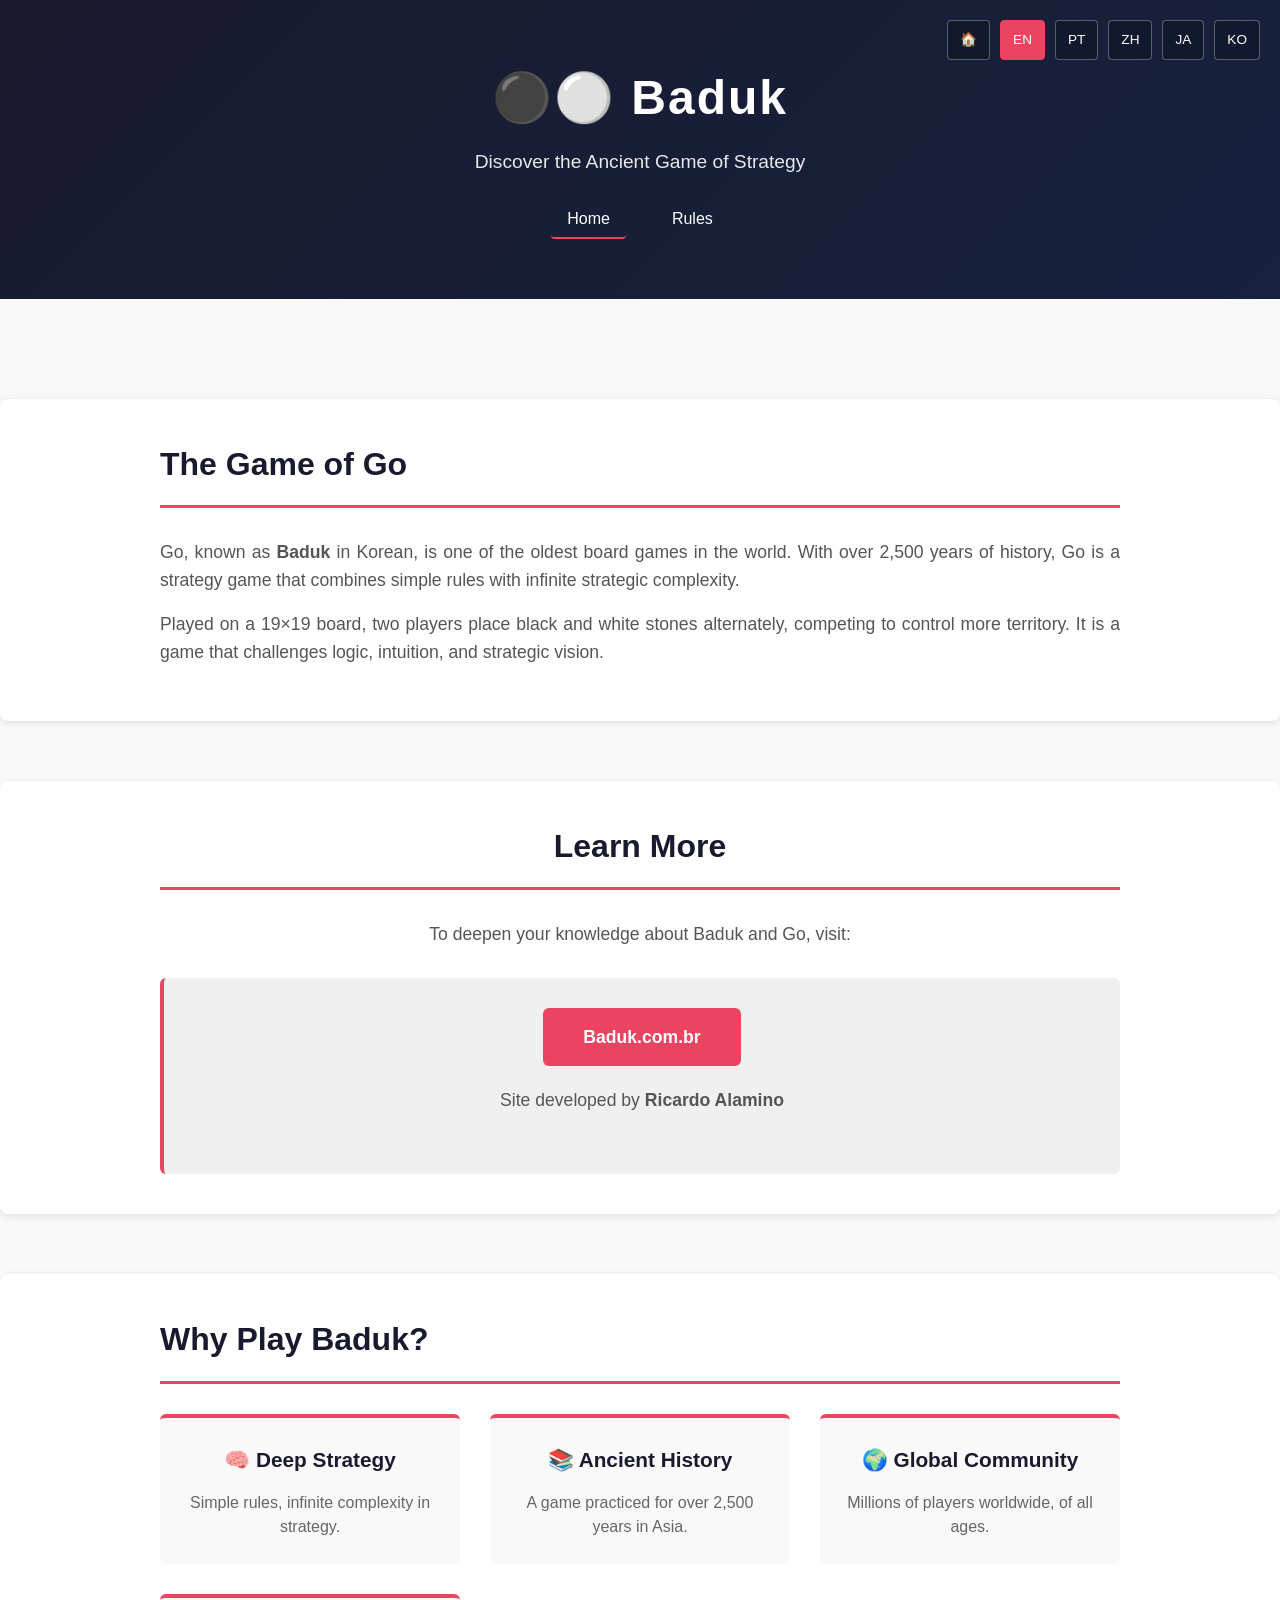
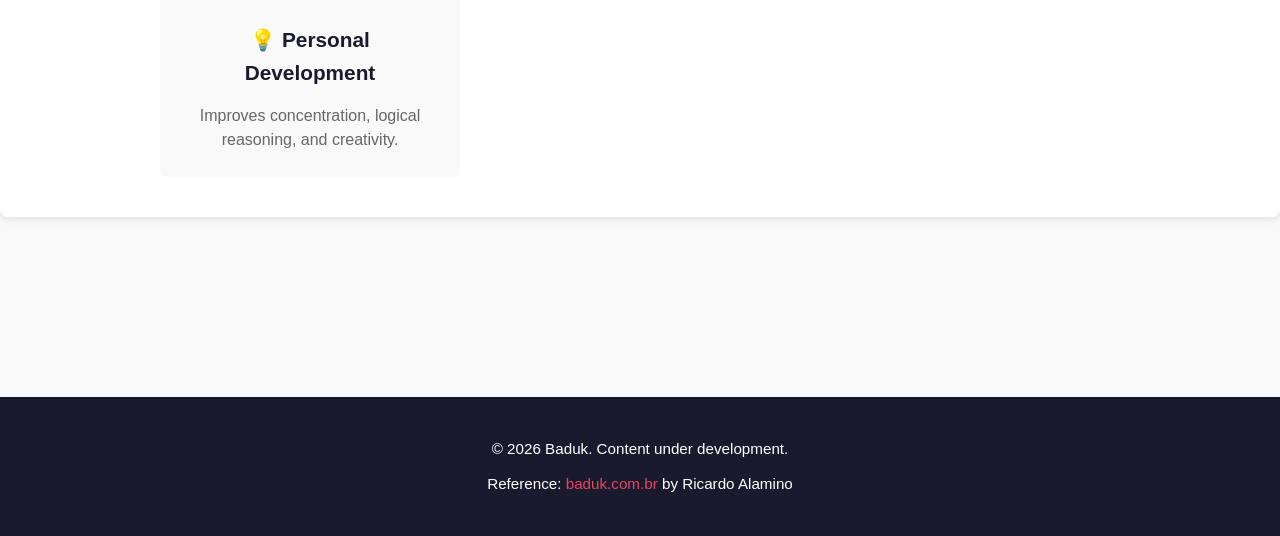
==== index-en.html @ 53584274 "Initial commit: static Go/Baduk site, 5 languages" ====
<!DOCTYPE html>
<html lang="en">
<head>
    <meta charset="UTF-8">
    <meta name="viewport" content="width=device-width, initial-scale=1.0">
    <meta name="description" content="Baduk (Go) - An ancient strategy board game with over 2,500 years of history. Learn about this game of infinite depth and strategic complexity.">
    <meta name="keywords" content="Baduk, Go, game, strategy, board game, ancient game, 19x19">
    <meta property="og:title" content="Baduk - The Ancient Game of Go">
    <meta property="og:description" content="An ancient strategy board game with over 2,500 years of history. Discover why millions play Baduk worldwide.">
    <meta property="og:image" content="https://ricalamino.github.io/site-openclaw/og-image.png">
    <meta property="og:url" content="https://ricalamino.github.io/site-openclaw/index-en.html">
    <meta property="og:type" content="website">
    <meta name="twitter:card" content="summary_large_image">
    <meta name="twitter:title" content="Baduk - The Ancient Game of Go">
    <meta name="twitter:description" content="An ancient strategy board game with over 2,500 years of history. Discover why millions play Baduk worldwide.">
    <meta name="twitter:image" content="https://ricalamino.github.io/site-openclaw/og-image.png">
    <link rel="canonical" href="https://ricalamino.github.io/site-openclaw/index-en.html">
    <title>Baduk - The Ancient Game of Go</title>
    <link rel="stylesheet" href="shared-styles.css">
</head>
<body>
    <header>
        <div class="language-selector">
            <a href="index.html" class="lang-btn">🏠</a>
            <a href="index-en.html" class="lang-btn active">EN</a>
            <a href="index-pt.html" class="lang-btn">PT</a>
            <a href="index-zh.html" class="lang-btn">ZH</a>
            <a href="index-ja.html" class="lang-btn">JA</a>
            <a href="index-ko.html" class="lang-btn">KO</a>
        </div>
        <div class="container">
            <h1>⚫⚪ Baduk</h1>
            <p class="tagline">Discover the Ancient Game of Strategy</p>
            <nav class="main-nav">
                <a href="index-en.html" class="nav-link active">Home</a>
                <a href="rules-en.html" class="nav-link">Rules</a>
            </nav>
        </div>
    </header>

    <main>
        <section class="intro">
            <div class="container">
                <h2>The Game of Go</h2>
                <p>
                    Go, known as <strong>Baduk</strong> in Korean, is one of the oldest board games in the world.
                    With over 2,500 years of history, Go is a strategy game that combines simple rules with infinite strategic complexity.
                </p>
                <p>
                    Played on a 19×19 board, two players place black and white stones alternately, competing to control more territory.
                    It is a game that challenges logic, intuition, and strategic vision.
                </p>
            </div>
        </section>

        <section class="learn-more">
            <div class="container">
                <h2>Learn More</h2>
                <p>To deepen your knowledge about Baduk and Go, visit:</p>
                <div class="link-box">
                    <a href="https://www.baduk.com.br" target="_blank" class="cta-button">Baduk.com.br</a>
                    <p class="credit">Site developed by <strong>Ricardo Alamino</strong></p>
                </div>
            </div>
        </section>

        <section class="features">
            <div class="container">
                <h2>Why Play Baduk?</h2>
                <div class="feature-grid">
                    <div class="feature-card">
                        <h3>🧠 Deep Strategy</h3>
                        <p>Simple rules, infinite complexity in strategy.</p>
                    </div>
                    <div class="feature-card">
                        <h3>📚 Ancient History</h3>
                        <p>A game practiced for over 2,500 years in Asia.</p>
                    </div>
                    <div class="feature-card">
                        <h3>🌍 Global Community</h3>
                        <p>Millions of players worldwide, of all ages.</p>
                    </div>
                    <div class="feature-card">
                        <h3>💡 Personal Development</h3>
                        <p>Improves concentration, logical reasoning, and creativity.</p>
                    </div>
                </div>
            </div>
        </section>
    </main>

    <footer>
        <div class="container">
            <p>&copy; 2026 Baduk. Content under development.</p>
            <p>Reference: <a href="https://www.baduk.com.br" target="_blank">baduk.com.br</a> by Ricardo Alamino</p>
        </div>
    </footer>

    <script>
        localStorage.setItem('baduk-language', 'en');
    </script>
</body>
</html>
---- shared-styles.css ----
/* Reset e estilos base */
* {
    margin: 0;
    padding: 0;
    box-sizing: border-box;
}

body {
    font-family: -apple-system, BlinkMacSystemFont, 'Segoe UI', Roboto, 'Helvetica Neue', Arial, sans-serif;
    line-height: 1.6;
    color: #333;
    background-color: #f9f9f9;
}

/* Container */
.container {
    max-width: 1000px;
    margin: 0 auto;
    padding: 0 20px;
}

/* Language Selector */
.language-selector {
    position: absolute;
    top: 20px;
    right: 20px;
    display: flex;
    gap: 10px;
    z-index: 100;
}

.lang-btn {
    padding: 8px 12px;
    border: 1px solid rgba(255, 255, 255, 0.3);
    background-color: rgba(0, 0, 0, 0.2);
    color: white;
    text-decoration: none;
    border-radius: 4px;
    font-size: 0.85rem;
    font-weight: 500;
    transition: all 0.3s ease;
    cursor: pointer;
}

.lang-btn:hover {
    background-color: rgba(0, 0, 0, 0.4);
    border-color: rgba(255, 255, 255, 0.6);
}

.lang-btn.active {
    background-color: #e94560;
    border-color: #e94560;
}

/* Header */
header {
    background: linear-gradient(135deg, #1a1a2e 0%, #16213e 100%);
    color: white;
    padding: 60px 0;
    text-align: center;
    position: relative;
}

header h1 {
    font-size: 3rem;
    margin-bottom: 10px;
    font-weight: 700;
    letter-spacing: 2px;
}

.tagline {
    font-size: 1.2rem;
    opacity: 0.9;
    font-weight: 300;
    margin-bottom: 20px;
}

/* Main navigation */
.main-nav {
    display: flex;
    justify-content: center;
    gap: 30px;
    flex-wrap: wrap;
}

.nav-link {
    color: white;
    text-decoration: none;
    font-size: 1rem;
    font-weight: 500;
    padding: 8px 16px;
    border-radius: 4px;
    transition: background-color 0.3s ease, color 0.3s ease;
}

.nav-link:hover {
    background-color: rgba(233, 69, 96, 0.3);
}

.nav-link.active {
    border-bottom: 2px solid #e94560;
    padding-bottom: 6px;
}

/* Main */
main {
    padding: 40px 0;
}

section {
    margin: 60px 0;
}

section h2 {
    font-size: 2rem;
    margin-bottom: 30px;
    color: #1a1a2e;
    border-bottom: 3px solid #e94560;
    padding-bottom: 15px;
}

/* Intro Section */
.intro {
    background-color: white;
    padding: 40px;
    border-radius: 8px;
    box-shadow: 0 2px 8px rgba(0, 0, 0, 0.1);
}

.intro p {
    font-size: 1.1rem;
    margin-bottom: 15px;
    text-align: justify;
    color: #555;
}

/* Learn More Section */
.learn-more {
    text-align: center;
    padding: 40px;
    background-color: white;
    border-radius: 8px;
    box-shadow: 0 2px 8px rgba(0, 0, 0, 0.1);
}

.learn-more p {
    font-size: 1.1rem;
    margin-bottom: 30px;
    color: #555;
}

.link-box {
    padding: 30px;
    background-color: #f0f0f0;
    border-radius: 6px;
    border-left: 4px solid #e94560;
}

.cta-button {
    display: inline-block;
    padding: 15px 40px;
    background-color: #e94560;
    color: white;
    text-decoration: none;
    border-radius: 6px;
    font-size: 1.1rem;
    font-weight: 600;
    transition: background-color 0.3s ease, transform 0.2s ease;
}

.cta-button:hover {
    background-color: #d63350;
    transform: translateY(-2px);
}

.credit {
    margin-top: 20px;
    font-size: 0.95rem;
    color: #666;
}

/* Features Section */
.features {
    background-color: white;
    padding: 40px;
    border-radius: 8px;
    box-shadow: 0 2px 8px rgba(0, 0, 0, 0.1);
}

.feature-grid {
    display: grid;
    grid-template-columns: repeat(auto-fit, minmax(250px, 1fr));
    gap: 30px;
    margin-top: 30px;
}

.feature-card {
    padding: 25px;
    background-color: #f9f9f9;
    border-radius: 6px;
    border-top: 4px solid #e94560;
    text-align: center;
    transition: transform 0.3s ease, box-shadow 0.3s ease;
}

.feature-card:hover {
    transform: translateY(-5px);
    box-shadow: 0 4px 12px rgba(233, 69, 96, 0.2);
}

.feature-card h3 {
    font-size: 1.3rem;
    margin-bottom: 15px;
    color: #1a1a2e;
}

.feature-card p {
    color: #666;
    line-height: 1.5;
}

/* Navigation breadcrumb */
.breadcrumb {
    background-color: #f0f0f0;
    padding: 15px 0;
    border-bottom: 1px solid #ddd;
}

.breadcrumb a {
    color: #e94560;
    text-decoration: none;
    font-weight: 500;
    font-size: 0.95rem;
    transition: color 0.3s ease;
}

.breadcrumb a:hover {
    color: #d63350;
    text-decoration: underline;
}

/* Rules page styles */
.rules-intro {
    background-color: white;
    padding: 40px;
    border-radius: 8px;
    box-shadow: 0 2px 8px rgba(0, 0, 0, 0.1);
    margin-bottom: 40px;
}

.rules-intro p {
    font-size: 1.1rem;
    color: #555;
    line-height: 1.8;
}

.rule-section {
    background-color: white;
    padding: 40px;
    margin-bottom: 30px;
    border-radius: 8px;
    box-shadow: 0 2px 8px rgba(0, 0, 0, 0.1);
    border-left: 5px solid #e94560;
}

.rule-section h2 {
    font-size: 1.8rem;
    margin-bottom: 25px;
    color: #1a1a2e;
    border-bottom: 2px solid #e94560;
    padding-bottom: 10px;
}

.rule-content {
    line-height: 1.8;
}

.rule-content p {
    font-size: 1.05rem;
    color: #555;
    margin-bottom: 15px;
    text-align: justify;
}

.rule-list {
    list-style-position: inside;
    margin: 20px 0 20px 20px;
    color: #555;
}

.rule-list li {
    margin-bottom: 10px;
    font-size: 1.05rem;
    line-height: 1.6;
}

.example-box {
    background-color: #f9f9f9;
    border-left: 4px solid #e94560;
    padding: 20px;
    margin: 20px 0;
    border-radius: 4px;
    font-size: 1rem;
    color: #666;
    line-height: 1.7;
    font-style: italic;
}

.call-to-action {
    background: linear-gradient(135deg, #1a1a2e 0%, #16213e 100%);
    color: white;
    padding: 50px 40px;
    border-radius: 8px;
    text-align: center;
    margin-bottom: 40px;
}

.call-to-action h2 {
    color: white;
    border-bottom-color: #e94560;
    text-align: center;
}

.call-to-action p {
    font-size: 1.1rem;
    margin-bottom: 30px;
    line-height: 1.8;
    color: rgba(255, 255, 255, 0.95);
}

/* Language Landing Page */
.landing-container {
    text-align: center;
    padding: 60px 20px;
}

.landing-header {
    margin-bottom: 50px;
}

.landing-header h1 {
    font-size: 2.5rem;
    color: #1a1a2e;
    margin-bottom: 20px;
}

.landing-header p {
    font-size: 1.3rem;
    color: #666;
    max-width: 600px;
    margin: 0 auto 30px;
}

.language-section h2 {
    font-size: 2rem;
    color: #1a1a2e;
    margin-bottom: 40px;
    border: none;
}

.language-grid {
    display: grid;
    grid-template-columns: repeat(auto-fit, minmax(150px, 1fr));
    gap: 20px;
    max-width: 800px;
    margin: 0 auto 60px;
}

.language-card {
    display: flex;
    flex-direction: column;
    align-items: center;
    justify-content: center;
    padding: 30px 20px;
    background-color: white;
    border-radius: 8px;
    box-shadow: 0 2px 8px rgba(0, 0, 0, 0.1);
    text-decoration: none;
    color: #1a1a2e;
    transition: all 0.3s ease;
    border: 2px solid transparent;
    cursor: pointer;
}

.language-card:hover {
    border-color: #e94560;
    box-shadow: 0 4px 16px rgba(233, 69, 96, 0.2);
    transform: translateY(-5px);
}

.language-flag {
    font-size: 2.5rem;
    margin-bottom: 10px;
}

.language-name {
    font-size: 1.1rem;
    font-weight: 600;
}

.language-native {
    font-size: 0.85rem;
    color: #999;
    margin-top: 5px;
}

/* Footer */
footer {
    background-color: #1a1a2e;
    color: white;
    text-align: center;
    padding: 30px 0;
    margin-top: 80px;
}

footer p {
    margin: 10px 0;
    font-size: 0.95rem;
}

footer a {
    color: #e94560;
    text-decoration: none;
    font-weight: 500;
}

footer a:hover {
    text-decoration: underline;
}

/* Responsivo */
@media (max-width: 768px) {
    header h1 {
        font-size: 2rem;
    }

    .tagline {
        font-size: 1rem;
    }

    section h2 {
        font-size: 1.5rem;
    }

    .intro p {
        font-size: 1rem;
    }

    .feature-grid {
        grid-template-columns: 1fr;
    }

    .language-selector {
        flex-wrap: wrap;
        width: 100%;
        position: static;
        justify-content: center;
        margin-top: 20px;
    }

    .language-grid {
        grid-template-columns: repeat(auto-fit, minmax(140px, 1fr));
    }
}
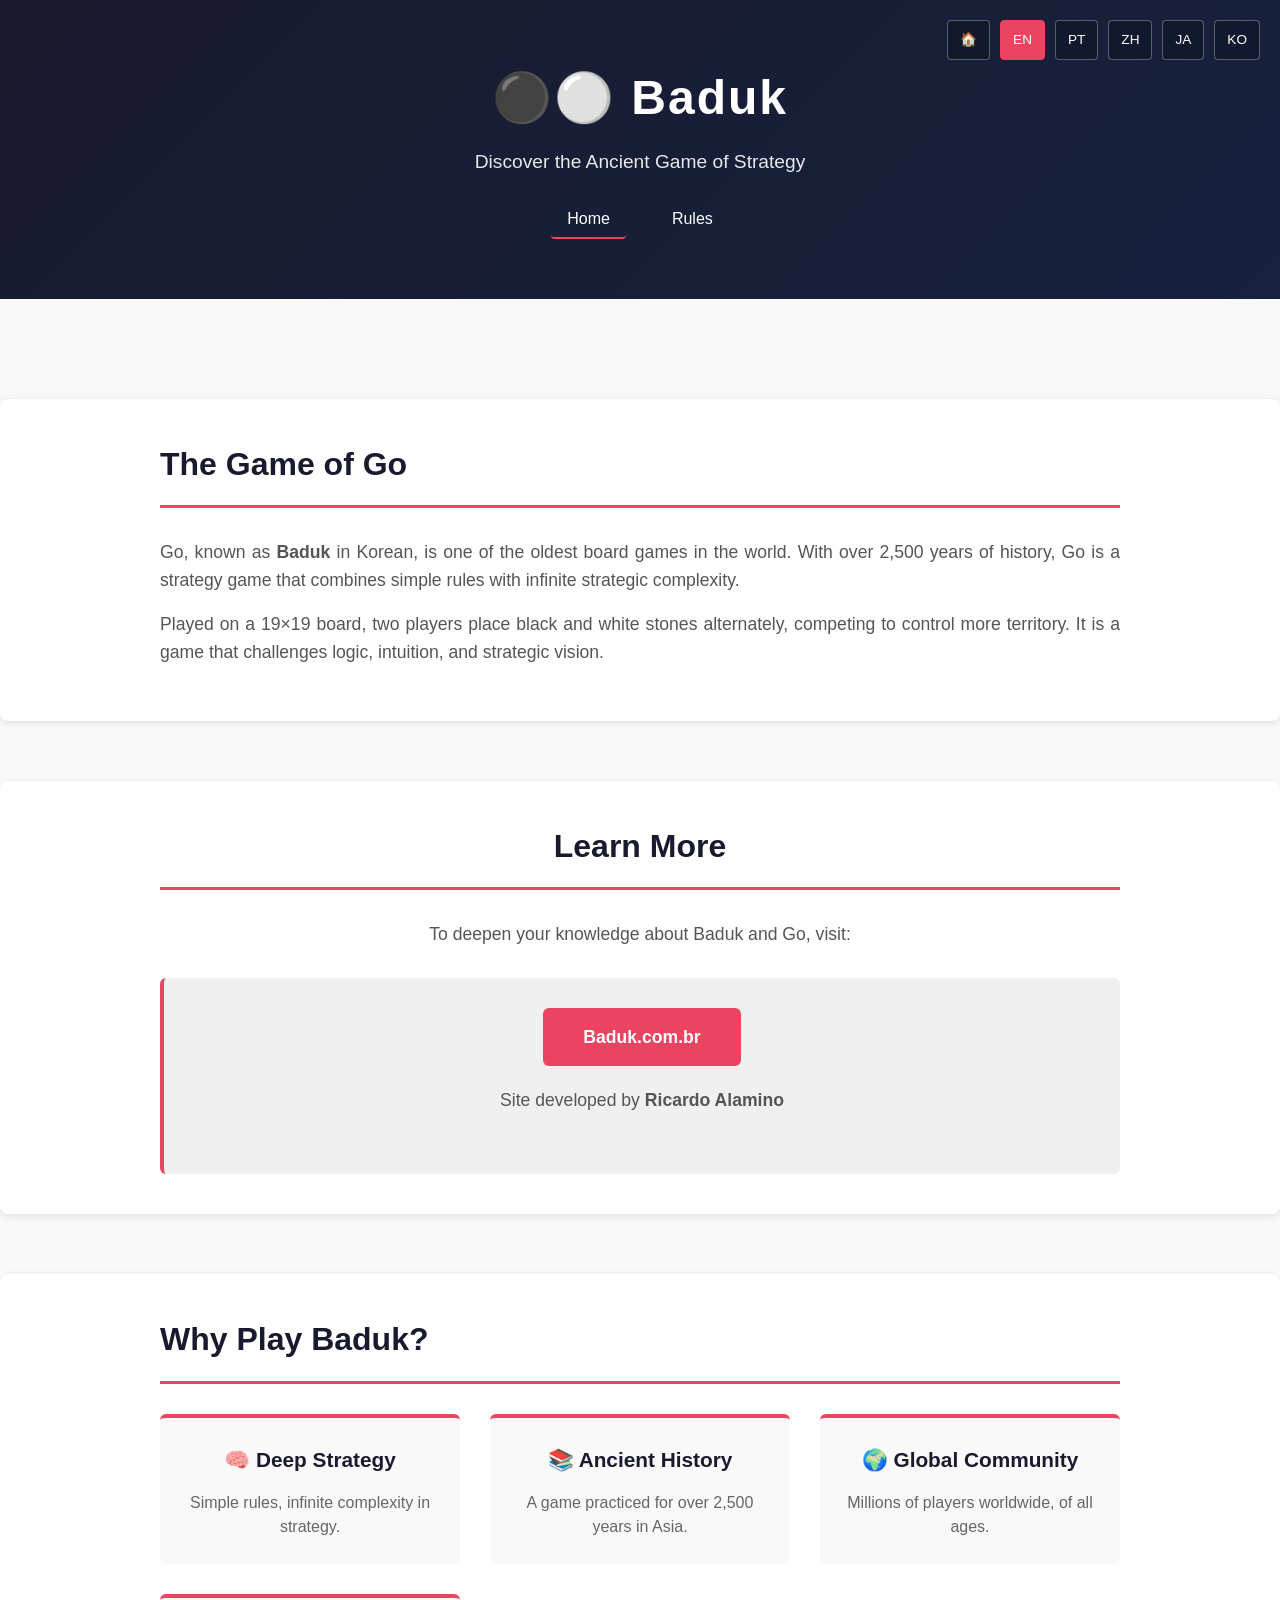
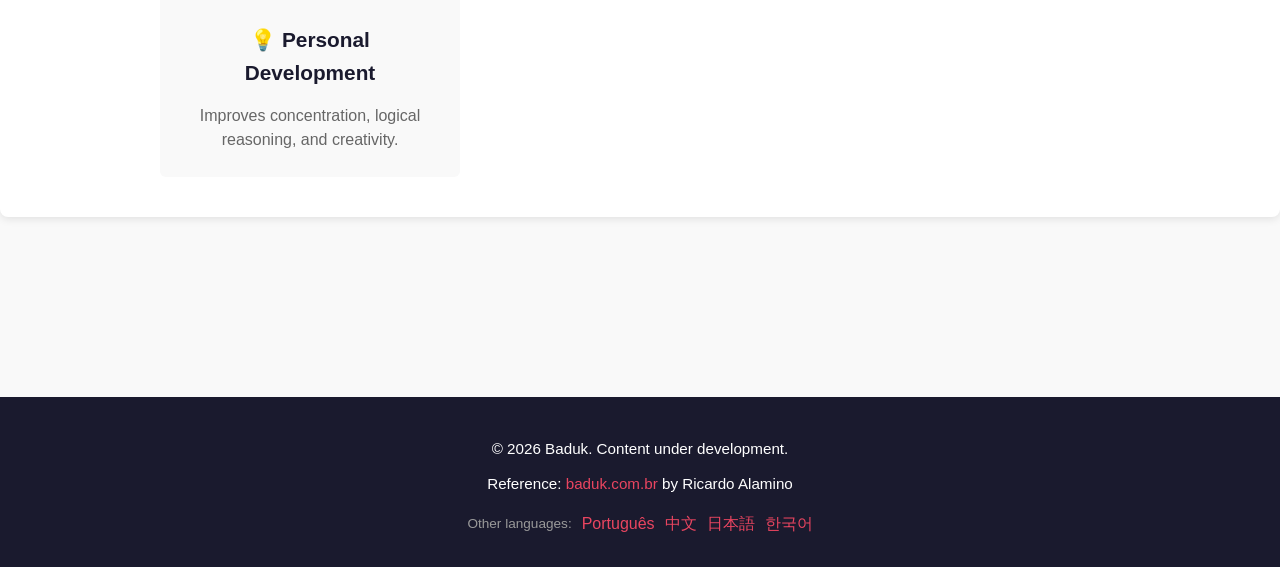
==== commit b9fb2c80: "nav-idiomas: linkar as outras 4 línguas no rodapé de todas as 10 páginas - footer de index-{en,pt,zh" ====
--- a/index-en.html
+++ b/index-en.html
@@ -93,6 +93,13 @@
         <div class="container">
             <p>&copy; 2026 Baduk. Content under development.</p>
             <p>Reference: <a href="https://www.baduk.com.br" target="_blank">baduk.com.br</a> by Ricardo Alamino</p>
+            <nav class="footer-langs" aria-label="Other languages">
+                <span class="footer-langs-label">Other languages:</span>
+                <a href="index-pt.html">Português</a>
+                <a href="index-zh.html">中文</a>
+                <a href="index-ja.html">日本語</a>
+                <a href="index-ko.html">한국어</a>
+            </nav>
         </div>
     </footer>
 
--- a/shared-styles.css
+++ b/shared-styles.css
@@ -428,6 +428,20 @@
     text-decoration: underline;
 }
 
+.footer-langs {
+    margin-top: 15px;
+    display: flex;
+    flex-wrap: wrap;
+    justify-content: center;
+    align-items: center;
+    gap: 10px;
+}
+
+.footer-langs-label {
+    color: #999;
+    font-size: 0.85rem;
+}
+
 /* Responsivo */
 @media (max-width: 768px) {
     header h1 {
